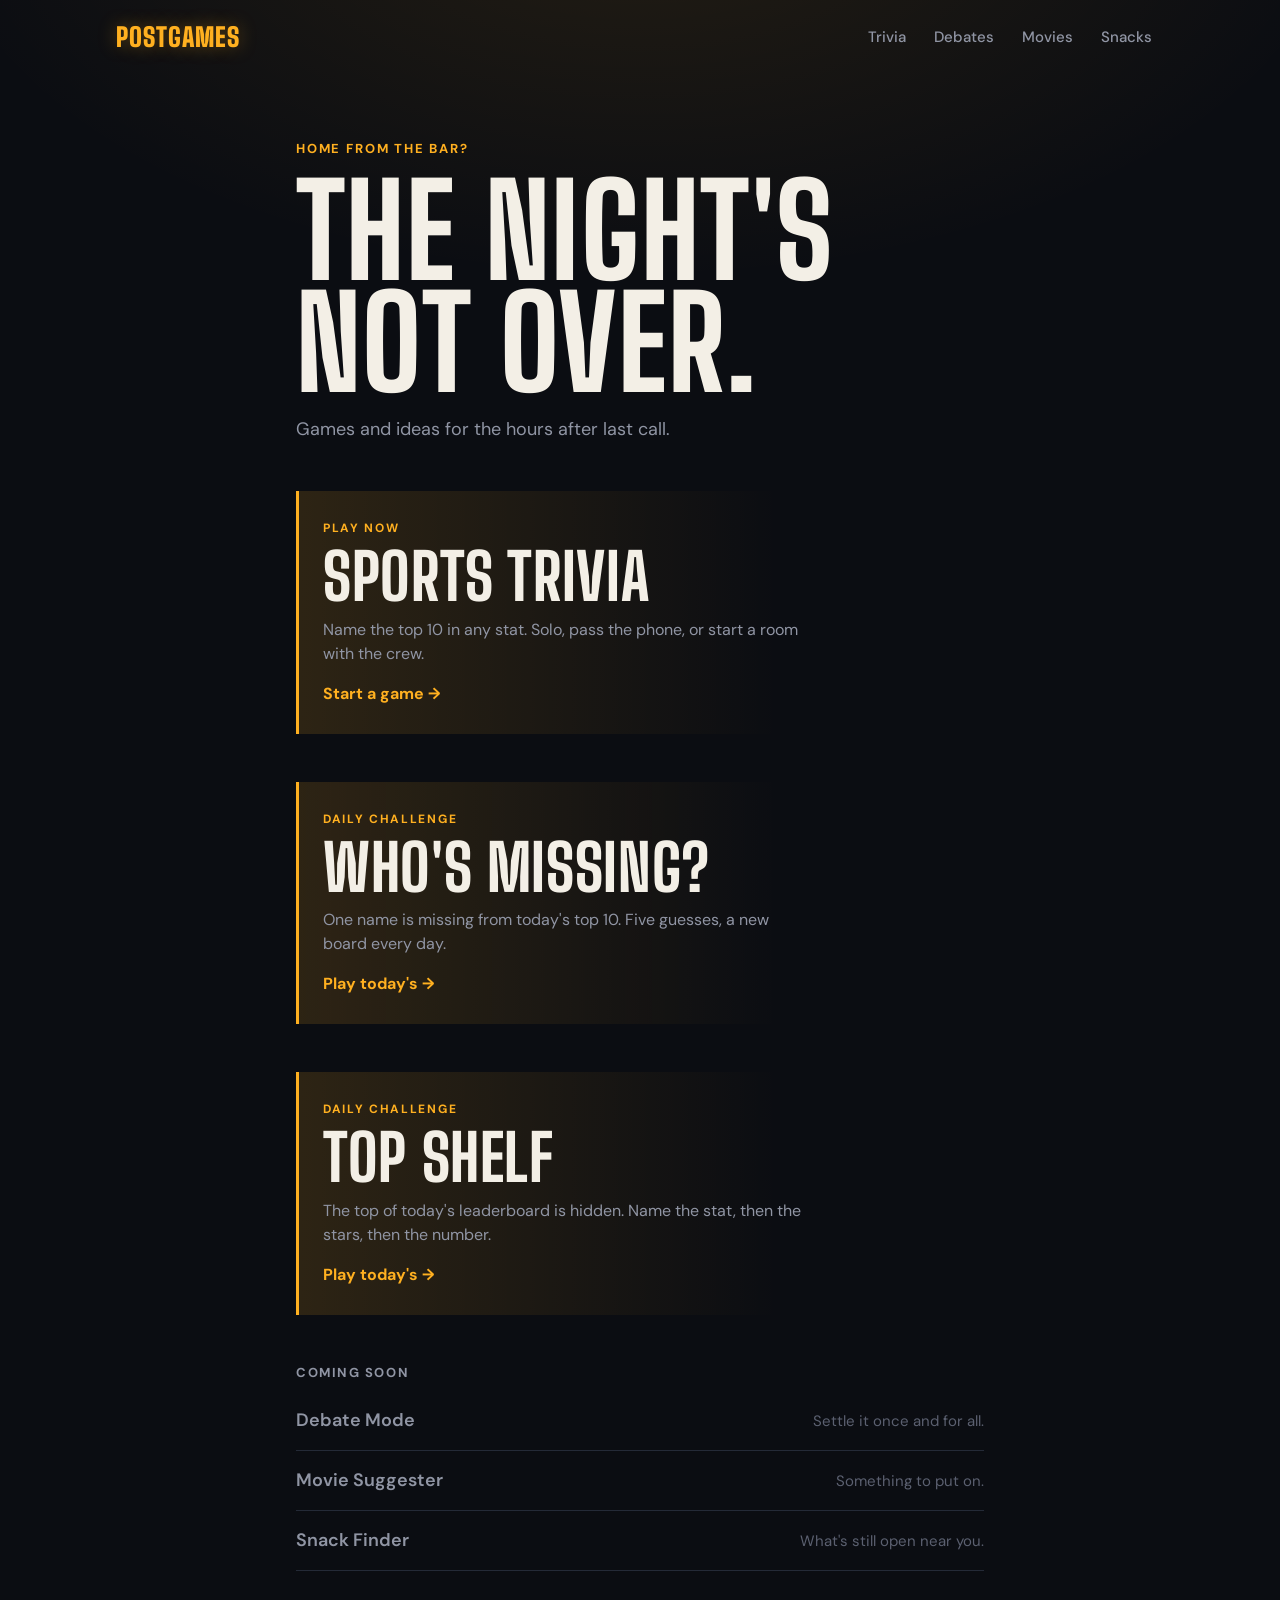
==== index.html @ 0e8364ee "v139 | NFL all-time boards; all-time notes say which team is shown NFL all-time: 18 career stats fro" ====
<!DOCTYPE html>
<html lang="en">
<head>
  <meta charset="UTF-8">
  <meta name="viewport" content="width=device-width, initial-scale=1">
  <title>Postgames</title>
  <link rel="preconnect" href="https://fonts.googleapis.com">
  <link rel="preconnect" href="https://fonts.gstatic.com" crossorigin>
  <link rel="stylesheet" href="https://fonts.googleapis.com/css2?family=Big+Shoulders+Display:wght@700;800;900&family=DM+Sans:opsz,wght@9..40,400;9..40,500;9..40,600;9..40,700&display=swap">
  <link rel="stylesheet" href="assets/global/global.css?v=139">
  <link rel="stylesheet" href="assets/home/home.css?v=139">
  <link rel="icon" type="image/png" href="assets/favicon.png">
  <link rel="manifest" href="manifest.webmanifest">
  <link rel="apple-touch-icon" href="assets/icons/apple-touch-icon.png">
  <meta name="theme-color" content="#0b0d12">
  <meta name="mobile-web-app-capable" content="yes">
  <meta name="apple-mobile-web-app-capable" content="yes">
  <meta name="apple-mobile-web-app-title" content="Postgames">
  <meta name="apple-mobile-web-app-status-bar-style" content="black">
</head>

<body>

  <header class="site-header">
    <a href="index.html" class="brand">POSTGAMES</a>
    <nav class="site-nav">
      <a href="pages/top10.html">Trivia</a>
      <a href="pages/debates.html">Debates</a>
      <a href="pages/movies.html">Movies</a>
      <a href="pages/snacks.html">Snacks</a>
    </nav>
  </header>

  <main class="page home">

    <section class="hero">
      <p class="eyebrow">Home from the bar?</p>
      <h1 class="display hero-title">The night's<br>not over.</h1>
      <p class="lede">Games and ideas for the hours after last call.</p>
    </section>

    <a class="feature" href="pages/top10.html">
      <span class="feature-tag">Play now</span>
      <span class="display feature-title">Sports Trivia</span>
      <span class="feature-desc">Name the top 10 in any stat. Solo, pass the phone, or start a room with the crew.</span>
      <span class="feature-cta">Start a game <span aria-hidden="true">→</span></span>
    </a>

    <a class="feature" href="pages/top10-daily.html">
      <span class="feature-tag">Daily challenge</span>
      <span class="display feature-title">Who's Missing?</span>
      <span class="feature-desc">One name is missing from today's top 10. Five guesses, a new board every day.</span>
      <span class="feature-cta">Play today's <span aria-hidden="true">→</span></span>
    </a>

    <a class="feature" href="pages/top10-topshelf.html">
      <span class="feature-tag">Daily challenge</span>
      <span class="display feature-title">Top Shelf</span>
      <span class="feature-desc">The top of today's leaderboard is hidden. Name the stat, then the stars, then the number.</span>
      <span class="feature-cta">Play today's <span aria-hidden="true">→</span></span>
    </a>

    <section class="soon">
      <h2 class="soon-label">Coming soon</h2>
      <a class="soon-item" href="pages/debates.html">
        <span class="soon-name">Debate Mode</span>
        <span class="soon-desc">Settle it once and for all.</span>
      </a>
      <a class="soon-item" href="pages/movies.html">
        <span class="soon-name">Movie Suggester</span>
        <span class="soon-desc">Something to put on.</span>
      </a>
      <a class="soon-item" href="pages/snacks.html">
        <span class="soon-name">Snack Finder</span>
        <span class="soon-desc">What's still open near you.</span>
      </a>
    </section>

  </main>

</body>
</html>
---- assets/global/global.css ----
/* =========================================
   POSTGAMES — GLOBAL STYLES
   Shared by every page: colors, type, header, buttons, form controls.
   Fonts (loaded in each page's <head>): Big Shoulders Display + DM Sans.
   ========================================= */

:root {
    /* Colors */
    --bg: #0b0d12;
    --bg-raise: #151923;
    --line: #242a37;
    --line-strong: #353c4c;
    --text: #f3efe6;
    --muted: #9095a4;
    --faint: #5b6070;
    --accent: #ffb020;
    --accent-soft: rgba(255, 176, 32, 0.14);
    --accent-ink: #1c1300;
    --good: #3ddc97;
    --good-soft: rgba(61, 220, 151, 0.12);
    --bad: #ff6b5b;
    --bad-soft: rgba(255, 107, 91, 0.12);

    /* Type */
    --font-display: "Big Shoulders Display", "Arial Narrow", sans-serif;
    --font-body: "DM Sans", system-ui, -apple-system, "Segoe UI", sans-serif;

    /* Shape + motion */
    --radius: 12px;
    --radius-pill: 999px;
    --ease: cubic-bezier(0.2, 0.8, 0.2, 1);
}


/* =========================================
   1. BASE
   ========================================= */

*,
*::before,
*::after {
    box-sizing: border-box;
    margin: 0;
    padding: 0;
}

html {
    -webkit-text-size-adjust: 100%;
}

body {
    min-height: 100vh;
    background-color: var(--bg);
    /* A faint amber glow at the top, like a bar sign */
    background-image: radial-gradient(ellipse 80% 100% at 50% -20%, rgba(255, 176, 32, 0.1), transparent 70%);
    background-size: 100% 560px;
    background-repeat: no-repeat;
    color: var(--text);
    font-family: var(--font-body);
    font-size: 16px;
    line-height: 1.5;
    -webkit-font-smoothing: antialiased;
}

a {
    color: inherit;
}

button,
input,
select {
    font: inherit;
    color: inherit;
}

:focus-visible {
    outline: 2px solid var(--accent);
    outline-offset: 3px;
}

.hidden {
    display: none !important;
}


/* =========================================
   2. TYPE
   ========================================= */

.display {
    font-family: var(--font-display);
    font-weight: 800;
    text-transform: uppercase;
    letter-spacing: 0.01em;
    line-height: 0.95;
}

.eyebrow {
    font-size: 13px;
    font-weight: 700;
    letter-spacing: 0.14em;
    text-transform: uppercase;
    color: var(--accent);
}

.lede {
    font-size: 18px;
    color: var(--muted);
    max-width: 34em;
}

.hint {
    font-size: 14px;
    color: var(--muted);
}

.center {
    text-align: center;
}


/* =========================================
   3. PAGE + HEADER
   ========================================= */

.page {
    width: 100%;
    max-width: 720px;
    margin: 0 auto;
    padding: 32px 16px 80px;
}

.site-header {
    display: flex;
    align-items: center;
    justify-content: space-between;
    gap: 16px;
    max-width: 1080px;
    margin: 0 auto;
    padding: 18px 16px;
}

.brand {
    font-family: var(--font-display);
    font-weight: 900;
    font-size: 26px;
    letter-spacing: 0.04em;
    color: var(--accent);
    text-decoration: none;
    text-shadow: 0 0 18px rgba(255, 176, 32, 0.35);
    flex-shrink: 0;
}

.site-nav {
    display: flex;
    gap: 4px;
    overflow-x: auto;
    scrollbar-width: none;
}

.site-nav::-webkit-scrollbar {
    display: none;
}

.site-nav a {
    padding: 8px 12px;
    border-radius: var(--radius-pill);
    font-size: 15px;
    font-weight: 500;
    color: var(--muted);
    text-decoration: none;
    white-space: nowrap;
    transition: color 0.15s, background 0.15s;
}

.site-nav a:hover {
    color: var(--text);
}

.site-nav a.active {
    color: var(--text);
    background: var(--bg-raise);
}

/* Phones: nav gets its own row under the logo so every link fits */
@media (max-width: 480px) {
    .site-header {
        flex-wrap: wrap;
        gap: 6px;
        padding-bottom: 8px;
    }

    .site-nav {
        width: 100%;
        margin-left: -12px;
    }
}

.version {
    margin-top: 64px;
    text-align: center;
    font-size: 12px;
    color: var(--faint);
}


/* =========================================
   4. BUTTONS
   ========================================= */

.btn {
    display: inline-flex;
    align-items: center;
    justify-content: center;
    gap: 8px;
    min-height: 48px;
    padding: 0 24px;
    border: 1px solid var(--line-strong);
    border-radius: var(--radius-pill);
    background: transparent;
    font-weight: 700;
    font-size: 16px;
    cursor: pointer;
    text-decoration: none;
    transition: background 0.15s, border-color 0.15s, transform 0.15s var(--ease), opacity 0.15s;
}

.btn:hover:not(:disabled) {
    border-color: var(--muted);
}

.btn:active:not(:disabled) {
    transform: scale(0.98);
}

.btn:disabled {
    opacity: 0.4;
    cursor: not-allowed;
}

.btn-primary {
    background: var(--accent);
    border-color: var(--accent);
    color: var(--accent-ink);
    font-family: var(--font-display);
    font-size: 22px;
    font-weight: 800;
    letter-spacing: 0.04em;
    text-transform: uppercase;
    box-shadow: 0 8px 30px rgba(255, 176, 32, 0.22);
}

.btn-primary:hover:not(:disabled) {
    background: #ffc04d;
    border-color: #ffc04d;
}

.btn-primary:disabled {
    box-shadow: none;
}

.btn-block {
    display: flex;
    width: 100%;
    min-height: 60px;
}

/* Looks like a text link, behaves like a button */
.link-btn {
    background: none;
    border: none;
    padding: 4px 2px;
    font-weight: 700;
    color: var(--accent);
    cursor: pointer;
    text-decoration: underline;
    text-decoration-color: rgba(255, 176, 32, 0.4);
    text-underline-offset: 4px;
}

.link-btn:hover {
    text-decoration-color: var(--accent);
}


/* =========================================
   5. CHIPS (single-choice pill buttons)
   ========================================= */

.chips {
    display: flex;
    flex-wrap: wrap;
    gap: 8px;
}

.chip {
    min-height: 40px;
    padding: 0 18px;
    border: 1px solid var(--line-strong);
    border-radius: var(--radius-pill);
    background: transparent;
    font-weight: 600;
    font-size: 15px;
    cursor: pointer;
    transition: background 0.15s, border-color 0.15s, color 0.15s;
}

.chip:hover:not(:disabled) {
    border-color: var(--muted);
}

.chip.active {
    background: var(--accent);
    border-color: var(--accent);
    color: var(--accent-ink);
}

/* No data for this option yet */
.chip:disabled:not(.active) {
    color: var(--faint);
    border-color: var(--line);
    border-style: dashed;
    cursor: not-allowed;
}

.chip.active:disabled {
    cursor: default;
}


/* =========================================
   6. FORM CONTROLS
   ========================================= */

.input,
.select {
    width: 100%;
    min-height: 48px;
    padding: 0 16px;
    border: 1px solid var(--line-strong);
    border-radius: var(--radius);
    background: var(--bg-raise);
    font-size: 16px;
    transition: border-color 0.15s;
}

.input::placeholder {
    color: var(--faint);
}

.input:focus,
.select:focus {
    outline: none;
    border-color: var(--accent);
}

.select {
    appearance: none;
    padding-right: 44px;
    background-image: url("data:image/svg+xml,%3Csvg xmlns='http://www.w3.org/2000/svg' width='12' height='8' fill='none'%3E%3Cpath d='M1 1.5 6 6.5l5-5' stroke='%239095a4' stroke-width='1.8' stroke-linecap='round' stroke-linejoin='round'/%3E%3C/svg%3E");
    background-repeat: no-repeat;
    background-position: right 16px center;
    cursor: pointer;
}

.select:disabled,
.input:disabled {
    opacity: 0.45;
    cursor: not-allowed;
}
---- assets/home/home.css ----
/* =========================================
   HOME PAGE
   ========================================= */

.home {
    display: flex;
    flex-direction: column;
    gap: 48px;
}

.hero {
    display: flex;
    flex-direction: column;
    gap: 16px;
    padding-top: 32px;
}

.hero-title {
    font-size: clamp(64px, 17vw, 128px);
    line-height: 0.88;
}

/* The one live feature: big, warm, clickable */
.feature {
    position: relative;
    display: flex;
    flex-direction: column;
    gap: 10px;
    padding: 28px 0 28px 24px;
    border-left: 3px solid var(--accent);
    text-decoration: none;
    background: linear-gradient(90deg, var(--accent-soft), transparent 70%);
    border-radius: 0 var(--radius) var(--radius) 0;
    transition: background 0.2s;
}

.feature:hover {
    background: linear-gradient(90deg, rgba(255, 176, 32, 0.22), transparent 80%);
}

.feature-tag {
    font-size: 12px;
    font-weight: 700;
    letter-spacing: 0.14em;
    text-transform: uppercase;
    color: var(--accent);
}

.feature-title {
    font-size: clamp(44px, 10vw, 64px);
}

.feature-desc {
    color: var(--muted);
    max-width: 30em;
}

.feature-cta {
    margin-top: 6px;
    font-weight: 700;
    color: var(--accent);
}

.feature-cta span {
    display: inline-block;
    transition: transform 0.2s var(--ease);
}

.feature:hover .feature-cta span {
    transform: translateX(4px);
}

/* Everything else: a quiet list */
.soon {
    display: flex;
    flex-direction: column;
}

.soon-label {
    margin-bottom: 8px;
    font-size: 13px;
    font-weight: 700;
    letter-spacing: 0.12em;
    text-transform: uppercase;
    color: var(--muted);
}

.soon-item {
    display: flex;
    flex-wrap: wrap;
    align-items: baseline;
    justify-content: space-between;
    gap: 4px 16px;
    padding: 16px 0;
    border-bottom: 1px solid var(--line);
    text-decoration: none;
}

.soon-name {
    font-size: 18px;
    font-weight: 600;
    color: var(--muted);
    transition: color 0.15s;
}

.soon-item:hover .soon-name {
    color: var(--text);
}

.soon-desc {
    font-size: 15px;
    color: var(--faint);
}

/* Placeholder "coming soon" pages reuse this file */
.placeholder {
    display: flex;
    flex-direction: column;
    gap: 16px;
    padding-top: 48px;
}

.placeholder-title {
    font-size: clamp(56px, 14vw, 96px);
}

.placeholder-links {
    display: flex;
    flex-wrap: wrap;
    gap: 12px;
    margin-top: 16px;
}
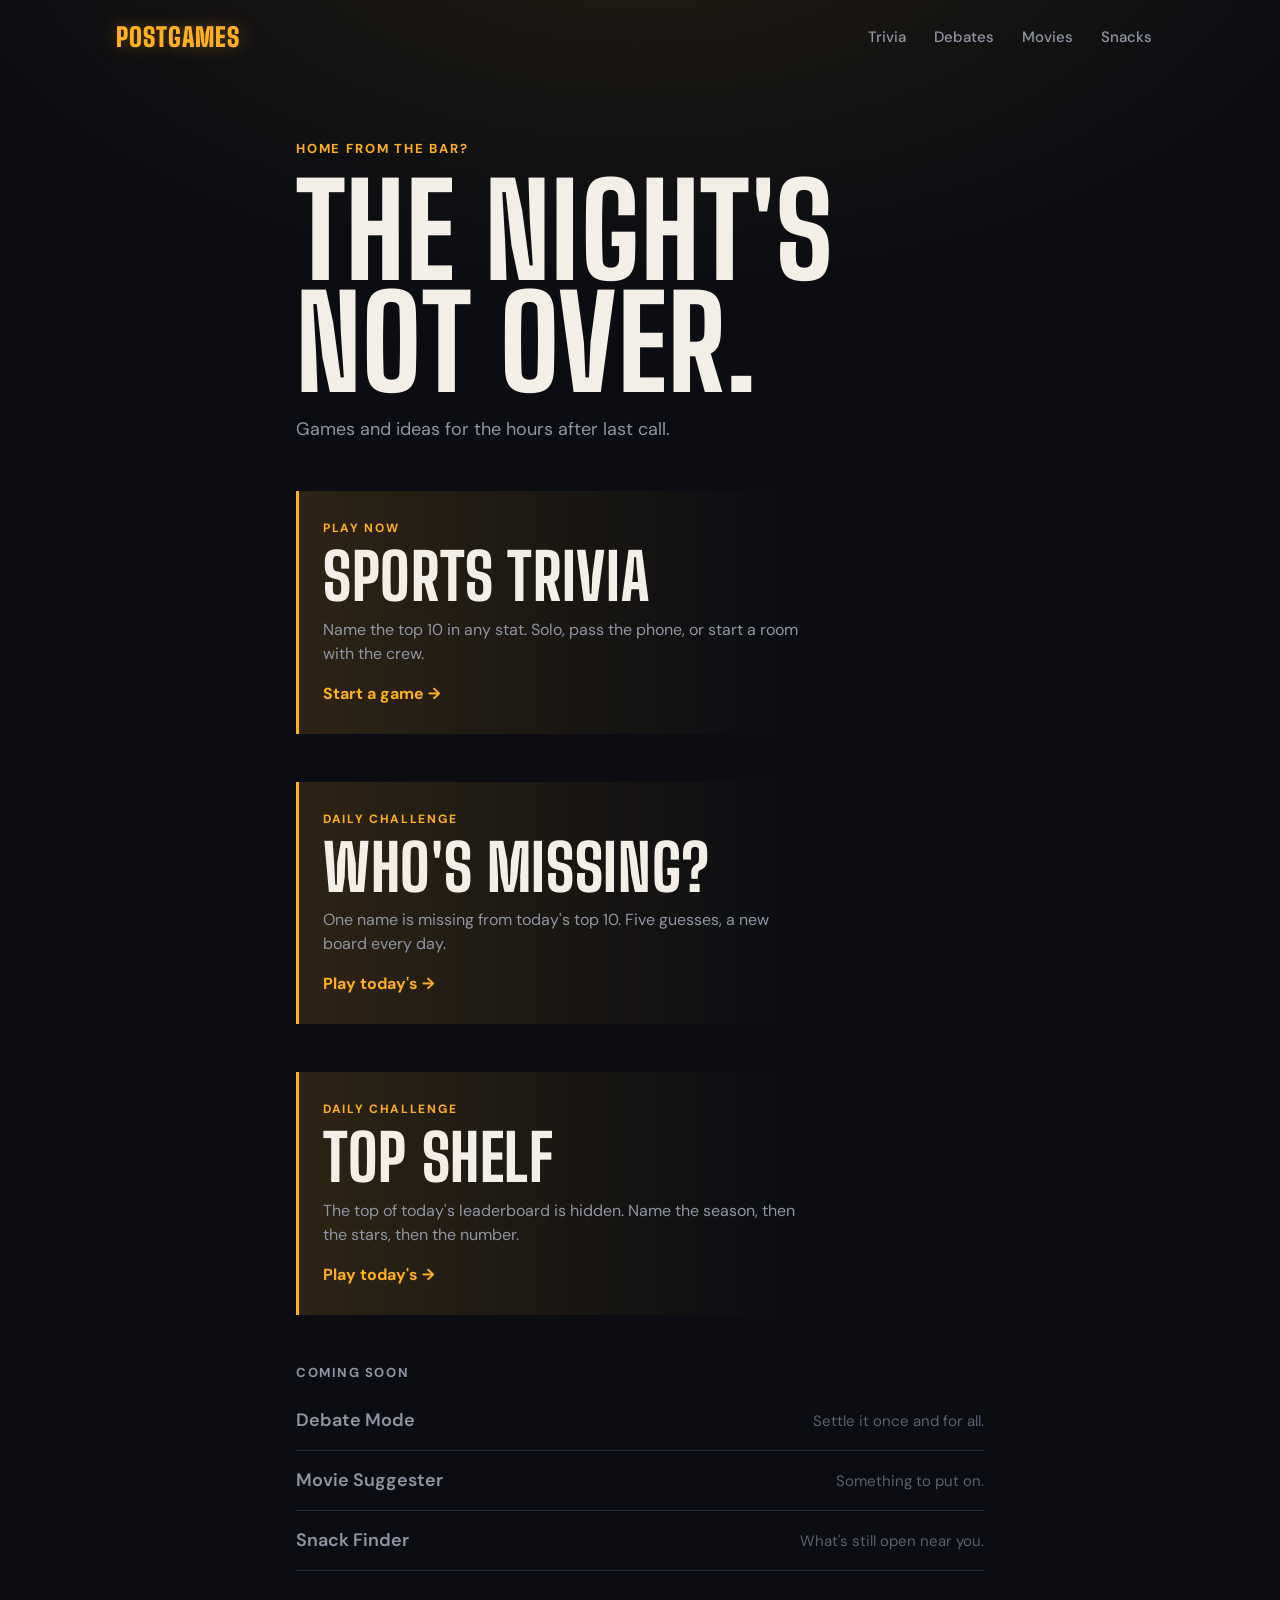
==== commit 690e4e72: "v146 | Top Shelf clean-round bonus (max 13), round-by-round results, cleaner share text, NFL "2024-2" ====
--- a/index.html
+++ b/index.html
@@ -7,8 +7,10 @@
   <link rel="preconnect" href="https://fonts.googleapis.com">
   <link rel="preconnect" href="https://fonts.gstatic.com" crossorigin>
   <link rel="stylesheet" href="https://fonts.googleapis.com/css2?family=Big+Shoulders+Display:wght@700;800;900&family=DM+Sans:opsz,wght@9..40,400;9..40,500;9..40,600;9..40,700&display=swap">
-  <link rel="stylesheet" href="assets/global/global.css?v=139">
-  <link rel="stylesheet" href="assets/home/home.css?v=139">
+  <link rel="stylesheet" href="assets/global/global.css?v=146">
+  <link rel="stylesheet" href="assets/home/home.css?v=146">
+  <script defer src="assets/top10/js/top10-records.js?v=146"></script>
+  <script defer src="assets/home/home.js?v=146"></script>
   <link rel="icon" type="image/png" href="assets/favicon.png">
   <link rel="manifest" href="manifest.webmanifest">
   <link rel="apple-touch-icon" href="assets/icons/apple-touch-icon.png">
@@ -46,17 +48,17 @@
       <span class="feature-cta">Start a game <span aria-hidden="true">→</span></span>
     </a>
 
-    <a class="feature" href="pages/top10-daily.html">
+    <a id="missingCard" class="feature" href="pages/top10-daily.html">
       <span class="feature-tag">Daily challenge</span>
       <span class="display feature-title">Who's Missing?</span>
       <span class="feature-desc">One name is missing from today's top 10. Five guesses, a new board every day.</span>
       <span class="feature-cta">Play today's <span aria-hidden="true">→</span></span>
     </a>
 
-    <a class="feature" href="pages/top10-topshelf.html">
+    <a id="shelfCard" class="feature" href="pages/top10-topshelf.html">
       <span class="feature-tag">Daily challenge</span>
       <span class="display feature-title">Top Shelf</span>
-      <span class="feature-desc">The top of today's leaderboard is hidden. Name the stat, then the stars, then the number.</span>
+      <span class="feature-desc">The top of today's leaderboard is hidden. Name the season, then the stars, then the number.</span>
       <span class="feature-cta">Play today's <span aria-hidden="true">→</span></span>
     </a>
 
--- a/assets/home/home.css
+++ b/assets/home/home.css
@@ -70,6 +70,26 @@
     transform: translateX(4px);
 }
 
+/* A daily that's done today: green, with the result */
+.feature.done {
+    border-left-color: var(--good);
+    background: linear-gradient(90deg, var(--good-soft), transparent 70%);
+}
+
+.feature.done:hover {
+    background: linear-gradient(90deg, rgba(61, 220, 151, 0.2), transparent 80%);
+}
+
+.feature.done .feature-tag,
+.feature.done .feature-cta {
+    color: var(--good);
+}
+
+.feature.done .feature-desc {
+    font-weight: 600;
+    color: var(--text);
+}
+
 /* Everything else: a quiet list */
 .soon {
     display: flex;
